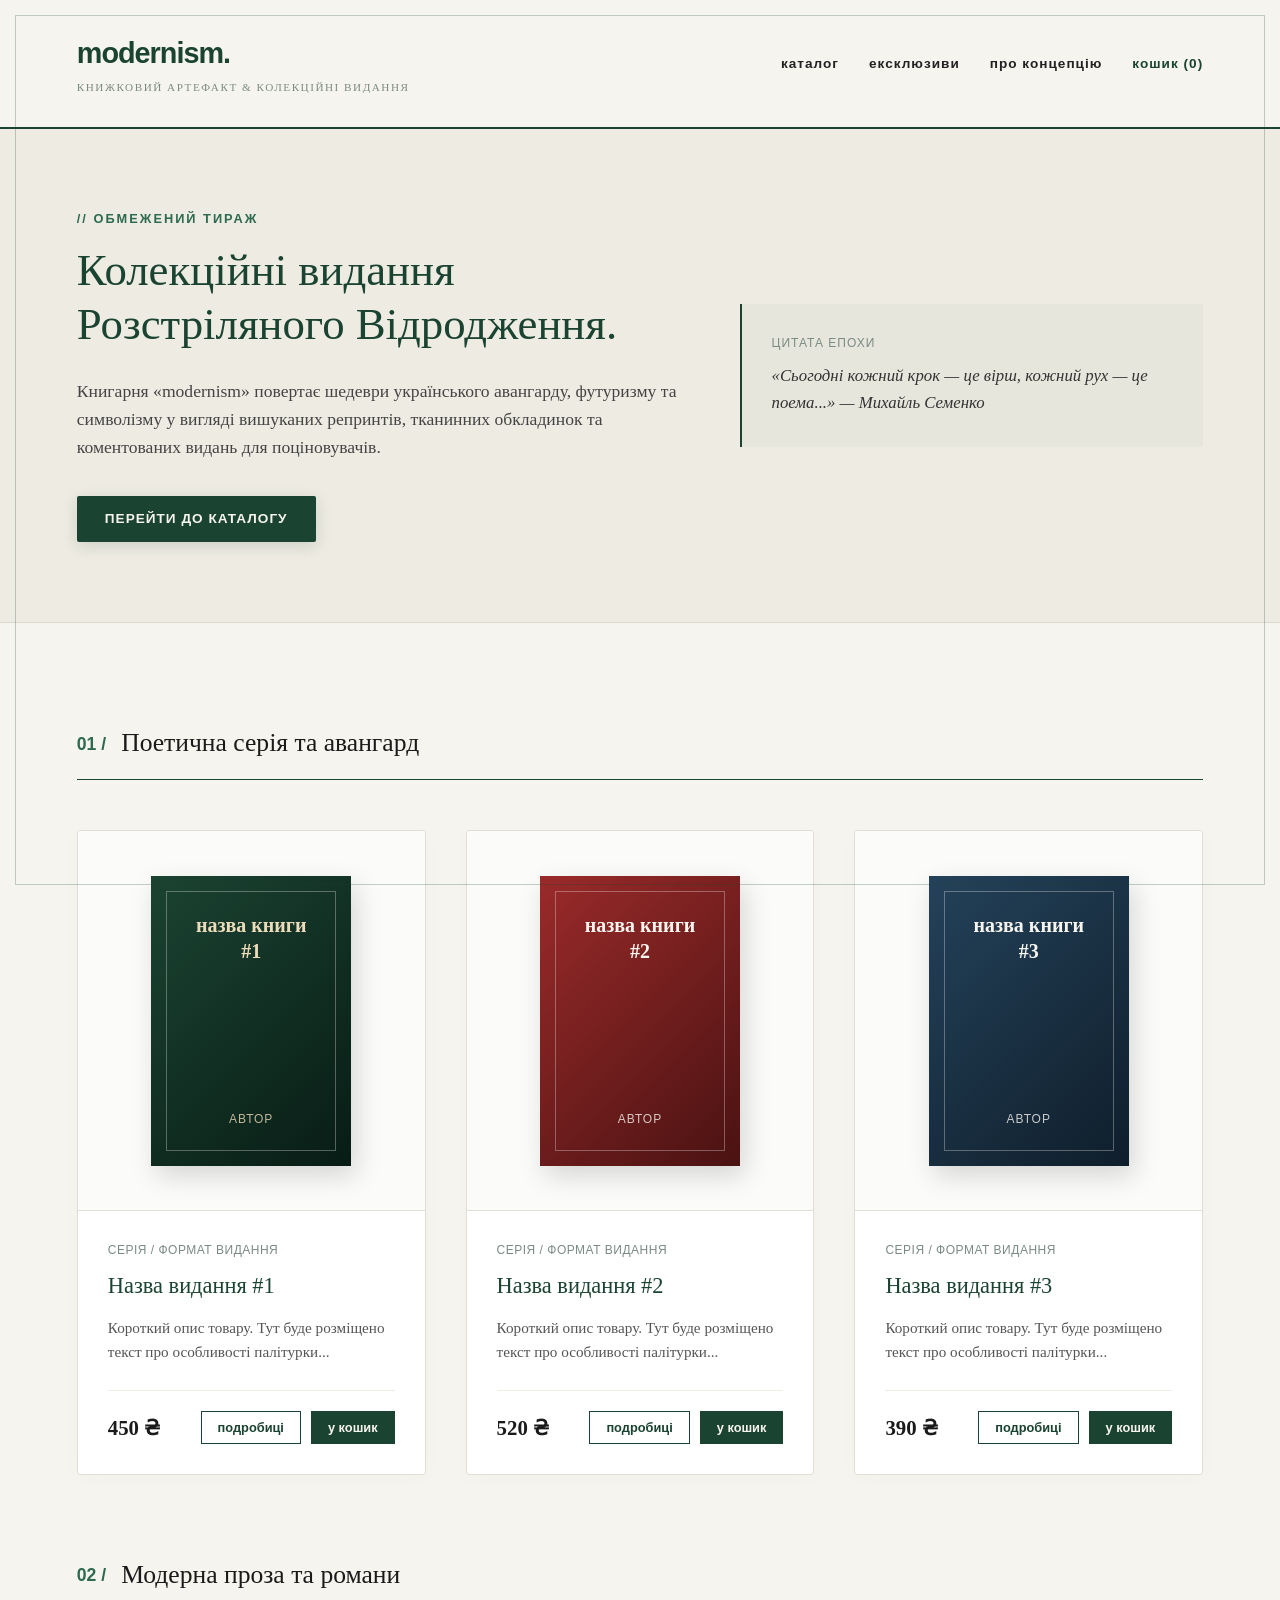
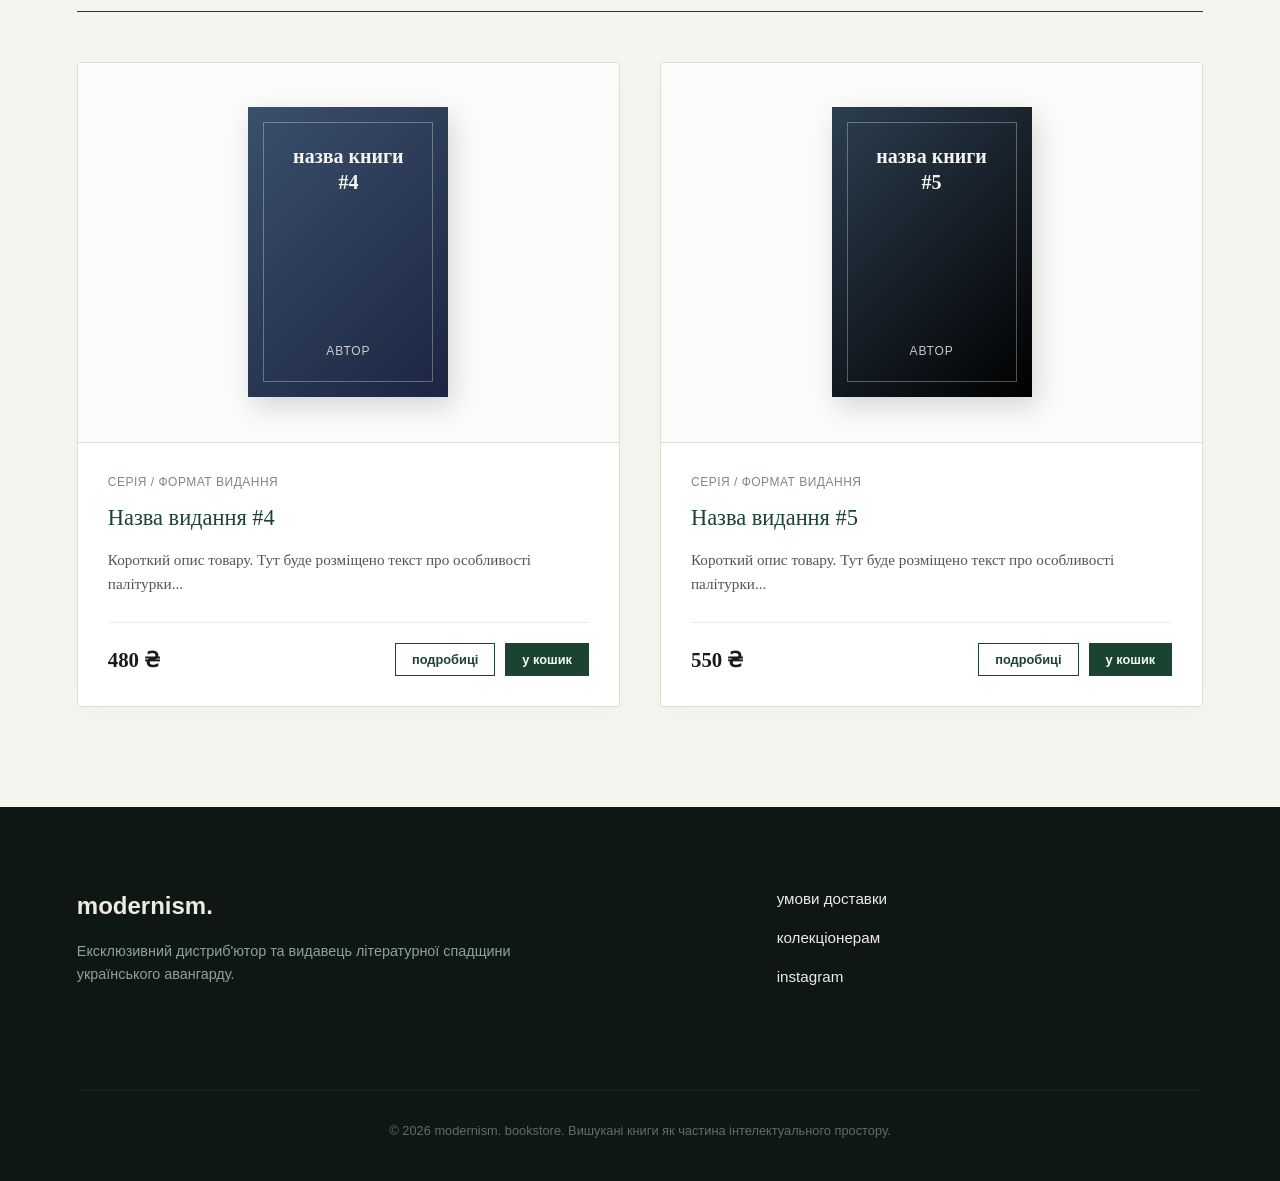
==== Нова папка/index.html @ e3361db0 "publishing1" ====
<!DOCTYPE html>
<html lang="uk">
<head>
    <meta charset="UTF-8">
    <meta name="viewport" content="width=device-width, initial-scale=1.0">
    <title>modernism | Магазин колекційних видань українського модернізму</title>
    <link rel="stylesheet" href="style.css">
</head>
<body>

    <div class="page-border"></div>

    <header>
        <div class="container header-flex">
            <div class="brand-zone">
                <a href="#" class="logo">modernism.</a>
                <span class="sub-logo">книжковий артефакт & колекційні видання</span>
            </div>
            <nav>
                <ul class="nav-links">
                    <li><a href="#catalog">каталог</a></li>
                    <li><a href="#exclusives">ексклюзиви</a></li>
                    <li><a href="#about">про концепцію</a></li>
                    <li><a href="cart.html" class="cart-link">кошик <span class="cart-count">(0)</span></a></li>
                </ul>
            </nav>
        </div>
    </header>

    <section class="hero-section" id="about">
        <div class="container hero-grid">
            <div class="hero-statement">
                <span class="catalog-tag">// обмежений тираж</span>
                <h1>Колекційні видання Розстріляного Відродження.</h1>
                <p>Книгарня «modernism» повертає шедеври українського авангарду, футуризму та символізму у вигляді вишуканих репринтів, тканинних обкладинок та коментованих видань для поціновувачів.</p>
                <a href="#catalog" class="cta-btn">перейти до каталогу</a>
            </div>
            <div class="hero-quote-box">
                <span class="quote-title">цитата епохи</span>
                <p class="quote-text">«Сьогодні кожний крок — це вірш, кожний рух — це поема...» — Михайль Семенко</p>
            </div>
        </div>
    </section>
    <main class="store-catalog" id="catalog">
        <div class="container">
            
            <div class="catalog-header">
                <span class="section-num">01 /</span>
                <h2>Поетична серія та авангард</h2>
            </div>
            
            <div class="products-grid">
                
                <article class="product-card">
                    <div class="product-image-box">
                        <div class="book-cover cover-1">
                            <div class="cover-inner">
                                <span class="cover-title">назва книги #1</span>
                                <span class="cover-author">автор</span>
                            </div>
                        </div>
                    </div>
                    <div class="product-info">
                        <span class="product-meta">Серія / Формат видання</span>
                        <h3 class="product-title">Назва видання #1</h3>
                        <div class="product-description">
                            <p class="short-text">Короткий опис товару. Тут буде розміщено текст про особливості палітурки...</p>
                            <p class="full-text">Це розгорнутий опис книги. Тут детально розписуються унікальні особливості видання: архівні коментарі літературознавців, якісний шведський папір, лімітований тираж та реставровані оригінальні ілюстрації 1920-х років.</p>
                        </div>
                        <div class="product-footer">
                            <span class="price">450 ₴</span>
                            <div class="action-buttons">
                                <button class="details-btn">подробиці</button>
                                <button class="buy-btn">у кошик</button>
                            </div>
                        </div>
                    </div>
                </article>

                <article class="product-card">
                    <div class="product-image-box">
                        <div class="book-cover cover-2">
                            <div class="cover-inner">
                                <span class="cover-title">назва книги #2</span>
                                <span class="cover-author">автор</span>
                            </div>
                        </div>
                    </div>
                    <div class="product-info">
                        <span class="product-meta">Серія / Формат видання</span>
                        <h3 class="product-title">Назва видання #2</h3>
                        <div class="product-description">
                            <p class="short-text">Короткий опис товару. Тут буде розміщено текст про особливості палітурки...</p>
                            <p class="full-text">Це розгорнутий опис книги. Тут детально розписуються унікальні особливості видання: архівні коментарі літературознавців, якісний шведський папір, лімітований тираж та реставровані оригінальні ілюстрації 1920-х років.</p>
                        </div>
                        <div class="product-footer">
                            <span class="price">520 ₴</span>
                            <div class="action-buttons">
                                <button class="details-btn">подробиці</button>
                                <button class="buy-btn">у кошик</button>
                            </div>
                        </div>
                    </div>
                </article>

                <article class="product-card">
                    <div class="product-image-box">
                        <div class="book-cover cover-3">
                            <div class="cover-inner">
                                <span class="cover-title">назва книги #3</span>
                                <span class="cover-author">автор</span>
                            </div>
                        </div>
                    </div>
                    <div class="product-info">
                        <span class="product-meta">Серія / Формат видання</span>
                        <h3 class="product-title">Назва видання #3</h3>
                        <div class="product-description">
                            <p class="short-text">Короткий опис товару. Тут буде розміщено текст про особливості палітурки...</p>
                            <p class="full-text">Це розгорнутий опис книги. Тут детально розписуються унікальні особливості видання: архівні коментарі літературознавців, якісний шведський папір, лімітований тираж та реставровані оригінальні ілюстрації 1920-х років.</p>
                        </div>
                        <div class="product-footer">
                            <span class="price">390 ₴</span>
                            <div class="action-buttons">
                                <button class="details-btn">подробиці</button>
                                <button class="buy-btn">у кошик</button>
                            </div>
                        </div>
                    </div>
                </article>

            </div>

            <div class="catalog-header" id="exclusives" style="margin-top: 80px;">
                <span class="section-num">02 /</span>
                <h2>Модерна проза та романи</h2>
            </div>

            <div class="products-grid">
                
                <article class="product-card">
                    <div class="product-image-box">
                        <div class="book-cover cover-4">
                            <div class="cover-inner">
                                <span class="cover-title">назва книги #4</span>
                                <span class="cover-author">автор</span>
                            </div>
                        </div>
                    </div>
                    <div class="product-info">
                        <span class="product-meta">Серія / Формат видання</span>
                        <h3 class="product-title">Назва видання #4</h3>
                        <div class="product-description">
                            <p class="short-text">Короткий опис товару. Тут буде розміщено текст про особливості палітурки...</p>
                            <p class="full-text">Це розгорнутий опис книги. Тут детально розписуються унікальні особливості видання: архівні коментарі літературознавців, якісний шведський папір, лімітований тираж та реставровані оригінальні ілюстрації 1920-х років.</p>
                        </div>
                        <div class="product-footer">
                            <span class="price">480 ₴</span>
                            <div class="action-buttons">
                                <button class="details-btn">подробиці</button>
                                <button class="buy-btn">у кошик</button>
                            </div>
                        </div>
                    </div>
                </article>

                <article class="product-card">
                    <div class="product-image-box">
                        <div class="book-cover cover-5">
                            <div class="cover-inner">
                                <span class="cover-title">назва книги #5</span>
                                <span class="cover-author">автор</span>
                            </div>
                        </div>
                    </div>
                    <div class="product-info">
                        <span class="product-meta">Серія / Формат видання</span>
                        <h3 class="product-title">Назва видання #5</h3>
                        <div class="product-description">
                            <p class="short-text">Короткий опис товару. Тут буде розміщено текст про особливості палітурки...</p>
                            <p class="full-text">Це розгорнутий опис книги. Тут детально розписуються унікальні особливості видання: архівні коментарі літературознавців, якісний шведський папір, лімітований тираж та реставровані оригінальні ілюстрації 1920-х років.</p>
                        </div>
                        <div class="product-footer">
                            <span class="price">550 ₴</span>
                            <div class="action-buttons">
                                <button class="details-btn">подробиці</button>
                                <button class="buy-btn">у кошик</button>
                            </div>
                        </div>
                    </div>
                </article>

            </div>
        </div>
    </main>

    <footer>
        <div class="container footer-grid">
            <div class="footer-info">
                <h3>modernism.</h3>
                <p>Ексклюзивний дистриб'ютор та видавець літературної спадщини українського авангарду.</p>
            </div>
            <div class="footer-nav">
                <a href="#">умови доставки</a>
                <a href="#">колекціонерам</a>
                <a href="#">instagram</a>
            </div>
            <div class="footer-bottom">
                <p>&copy; 2026 modernism. bookstore. Вишукані книги як частина інтелектуального простору.</p>
            </div>
        </div>
    </footer>

    <script src="script.js"></script>
</body>
</html>
---- Нова папка/style.css ----
* {
    margin: 0;
    padding: 0;
    box-sizing: border-box;
}

body {
    font-family: 'Georgia', serif;
    background-color: #f6f4ee;
    color: #1a1a1a;
    line-height: 1.6;
    position: relative;
    -webkit-font-smoothing: antialiased;
    transition: background-color 0.4s ease;
}

.page-border {
    position: fixed;
    top: 15px;
    left: 15px;
    right: 15px;
    bottom: 15px;
    border: 1px solid #1b4332;
    pointer-events: none;
    z-index: 999;
    opacity: 0.25;
}

a {
    text-transform: lowercase;
    text-decoration: none;
    color: #1a1a1a;
    transition: all 0.3s ease;
}

.container {
    width: 88%;
    max-width: 1200px;
    margin: 0 auto;
}

header {
    background-color: #f6f4ee;
    border-bottom: 2px solid #1b4332;
    padding: 30px 0;
    position: sticky;
    top: 0;
    z-index: 100;
}

.header-flex {
    display: flex;
    justify-content: space-between;
    align-items: center;
}

.brand-zone {
    display: flex;
    flex-direction: column;
}

.logo {
    font-family: 'Helvetica Neue', Arial, sans-serif;
    font-size: 1.8rem;
    font-weight: 800;
    letter-spacing: -1px;
    color: #1b4332;
    text-transform: none;
}

.sub-logo {
    font-size: 0.7rem;
    text-transform: uppercase;
    letter-spacing: 1.5px;
    color: #7a8a84;
    margin-top: 3px;
}

.nav-links {
    display: flex;
    list-style: none;
    gap: 30px;
    font-family: 'Helvetica Neue', Arial, sans-serif;
    font-size: 0.85rem;
    letter-spacing: 1px;
}

.nav-links a {
    font-weight: bold;
    color: #222;
}

.nav-links a:hover, .cart-link:hover {
    color: #2d6a4f;
}

.cart-link {
    color: #1b4332 !important;
}

.cart-count {
    font-variant-numeric: tabular-nums;
}

.hero-section {
    padding: 80px 0;
    background-color: #edebe2;
    border-bottom: 1px solid #dbd8cd;
}

.hero-grid {
    display: grid;
    grid-template-columns: 1.3fr 1fr;
    gap: 60px;
    align-items: center;
}

.catalog-tag {
    font-family: 'Helvetica Neue', Arial, sans-serif;
    font-size: 0.8rem;
    text-transform: uppercase;
    letter-spacing: 2px;
    color: #2d6a4f;
    font-weight: bold;
    display: block;
    margin-bottom: 15px;
}

.hero-statement h1 {
    font-size: 2.8rem;
    font-weight: normal;
    line-height: 1.2;
    color: #1b4332;
    margin-bottom: 25px;
}

.hero-statement p {
    font-size: 1.1rem;
    color: #444;
    margin-bottom: 35px;
    max-width: 600px;
}

.cta-btn {
    display: inline-block;
    font-family: 'Helvetica Neue', Arial, sans-serif;
    background-color: #1b4332;
    color: #f6f4ee;
    padding: 12px 28px;
    font-size: 0.85rem;
    font-weight: bold;
    letter-spacing: 1px;
    text-transform: uppercase;
    border-radius: 2px;
    box-shadow: 0 4px 15px rgba(27,67,50,0.15);
}

.cta-btn:hover {
    background-color: #2d6a4f;
    color: #fff;
}

.hero-quote-box {
    border-left: 2px solid #1b4332;
    padding: 30px;
    background-color: rgba(27,67,50,0.03);
}

.quote-title {
    font-family: 'Helvetica Neue', Arial, sans-serif;
    font-size: 0.75rem;
    text-transform: uppercase;
    color: #7a8a84;
    display: block;
    margin-bottom: 10px;
    letter-spacing: 1px;
}

.quote-text {
    font-style: italic;
    font-size: 1.05rem;
    color: #333;
}
.store-catalog {
    padding: 100px 0;
}

.catalog-header {
    display: flex;
    align-items: center;
    gap: 15px;
    border-bottom: 1px solid #1b4332;
    padding-bottom: 15px;
    margin-bottom: 50px;
}

.catalog-header .section-num {
    font-family: 'Helvetica Neue', Arial, sans-serif;
    font-size: 1.1rem;
    font-weight: bold;
    color: #2d6a4f;
}

.catalog-header h2 {
    font-size: 1.6rem;
    font-weight: normal;
    color: #1a1a1a;
}

.products-grid {
    display: grid;
    grid-template-columns: repeat(auto-fit, minmax(320px, 1fr));
    gap: 40px;
    transition: all 0.4s ease;
}

.product-card {
    background-color: #ffffff;
    border: 1px solid #e1ded5;
    border-radius: 3px;
    overflow: hidden;
    display: flex;
    flex-direction: column;
    box-shadow: 0 4px 20px rgba(0,0,0,0.02);
    transition: opacity 0.4s ease, transform 0.4s ease, box-shadow 0.4s ease;
}

.product-card:hover {
    transform: translateY(-5px);
    box-shadow: 0 10px 30px rgba(27,67,50,0.08);
}

.product-image-box {
    background-color: #fbfbfa;
    height: 380px;
    display: flex;
    align-items: center;
    justify-content: center;
    border-bottom: 1px solid #e1ded5;
    padding: 40px;
}

.book-cover {
    width: 200px;
    height: 290px;
    padding: 15px;
    box-shadow: 5px 10px 25px rgba(0,0,0,0.15);
    position: relative;
}

.cover-inner {
    border: 1px solid rgba(255,255,255,0.3);
    width: 100%;
    height: 100%;
    display: flex;
    flex-direction: column;
    justify-content: space-between;
    padding: 20px;
    text-align: center;
}

.cover-title {
    font-size: 1.25rem;
    font-weight: bold;
    line-height: 1.3;
}

.cover-author {
    font-family: 'Helvetica Neue', Arial, sans-serif;
    font-size: 0.75rem;
    text-transform: uppercase;
    letter-spacing: 1px;
    opacity: 0.8;
}

.cover-1 { background: linear-gradient(135deg, #1b4332, #081c15); color: #ecdcb9; }
.cover-2 { background: linear-gradient(135deg, #9a2a2a, #4a1212); color: #f6f4ee; }
.cover-3 { background: linear-gradient(135deg, #24425a, #0f1e2b); color: #f6f4ee; }
.cover-4 { background: linear-gradient(135deg, #3a506b, #1c2541); color: #f6f4ee; }
.cover-5 { background: linear-gradient(135deg, #2c3e50, #000000); color: #f6f4ee; }

.product-info {
    padding: 30px;
    display: flex;
    flex-direction: column;
    flex-grow: 1;
}

.product-meta {
    font-family: 'Helvetica Neue', Arial, sans-serif;
    font-size: 0.75rem;
    text-transform: uppercase;
    color: #7a8a84;
    margin-bottom: 8px;
    letter-spacing: 0.5px;
}

.product-title {
    font-size: 1.4rem;
    font-weight: normal;
    color: #1b4332;
    margin-bottom: 12px;
}

.product-description {
    font-size: 0.95rem;
    color: #555;
    margin-bottom: 25px;
    flex-grow: 1;
    position: relative;
}

.full-text {
    display: none;
    margin-top: 10px;
    padding-top: 10px;
    border-top: 1px dashed #e1ded5;
    color: #333;
}

.product-footer {
    display: flex;
    justify-content: space-between;
    align-items: center;
    border-top: 1px solid #f0ede4;
    padding-top: 20px;
    gap: 15px;
}

.price {
    font-size: 1.3rem;
    font-weight: bold;
    color: #1a1a1a;
}

.action-buttons {
    display: flex;
    gap: 10px;
}

.details-btn, .buy-btn {
    font-family: 'Helvetica Neue', Arial, sans-serif;
    background-color: transparent;
    border: 1px solid #1b4332;
    color: #1b4332;
    padding: 8px 16px;
    font-size: 0.8rem;
    font-weight: bold;
    text-transform: lowercase;
    cursor: pointer;
    transition: all 0.2s ease;
}

.buy-btn {
    background-color: #1b4332;
    color: #f6f4ee;
}

.buy-btn:hover {
    background-color: #2d6a4f;
    border-color: #2d6a4f;
    color: #fff;
}

.details-btn:hover {
    background-color: rgba(27, 67, 50, 0.05);
}

.product-card.expanded {
    grid-column: span 2;
    transform: none !important;
}

.product-card.expanded .full-text {
    display: block;
}

.product-card.expanded .details-btn {
    background-color: #1b4332;
    color: #fff;
}

.products-grid.has-expanded .product-card:not(.expanded) {
    opacity: 0.4;
    pointer-events: none;
    box-shadow: none;
}

footer {
    background-color: #0f1714;
    color: #edebe2;
    padding: 80px 0 40px 0;
    font-family: 'Helvetica Neue', Arial, sans-serif;
}

.footer-grid {
    display: grid;
    grid-template-columns: 1.5fr 1fr;
    gap: 60px;
}

.footer-info h3 {
    font-size: 1.5rem;
    margin-bottom: 15px;
    text-transform: none;
}

.footer-info p {
    color: #8fa19c;
    max-width: 450px;
    font-size: 0.9rem;
    line-height: 1.6;
}

.footer-nav {
    display: flex;
    flex-direction: column;
    gap: 15px;
    align-self: center;
}

.footer-nav a {
    color: #edebe2;
    font-size: 0.95rem;
}

.footer-nav a:hover {
    color: #2d6a4f;
    padding-left: 5px;
}

.footer-bottom {
    grid-column: 1 / -1;
    border-top: 1px solid rgba(255,255,255,0.05);
    padding-top: 30px;
    margin-top: 40px;
    text-align: center;
    color: #5d6e69;
    font-size: 0.8rem;
}

@media (max-width: 900px) {
    .hero-grid, .products-grid, .footer-layout, .cart-layout {
        grid-template-columns: 1fr;
        gap: 40px;
    }
    .header-flex {
        flex-direction: column;
        text-align: center;
        gap: 20px;
    }
    .hero-statement h1 {
        font-size: 2.1rem;
    }
    .page-border {
        display: none;
    }
    .product-card.expanded {
        grid-column: auto;
    }
}
.cart-section {
    padding: 80px 0 120px 0;
    min-height: 65vh;
}

.cart-layout {
    display: grid;
    grid-template-columns: 1.6fr 1fr;
    gap: 50px;
    align-items: start;
}

.cart-items-container {
    display: flex;
    flex-direction: column;
    gap: 20px;
}

.empty-cart-msg {
    padding: 40px;
    background-color: #ffffff;
    border: 1px solid #e1ded5;
    color: #555;
    font-style: italic;
}

.cart-item {
    display: flex;
    justify-content: space-between;
    align-items: center;
    background-color: #ffffff;
    border: 1px solid #e1ded5;
    padding: 25px 30px;
    gap: 20px;
}

.cart-item-info h4 {
    font-size: 1.25rem;
    font-weight: normal;
    color: #1b4332;
    margin-bottom: 5px;
}

.cart-item-info span {
    font-family: 'Helvetica Neue', Arial, sans-serif;
    font-size: 0.85rem;
    color: #7a8a84;
}

.cart-item-controls {
    display: flex;
    align-items: center;
    gap: 15px;
    font-family: 'Helvetica Neue', Arial, sans-serif;
}

.qty-btn {
    width: 28px;
    height: 28px;
    background: transparent;
    border: 1px solid #1b4332;
    color: #1b4332;
    cursor: pointer;
    font-weight: bold;
}

.qty-btn:hover {
    background-color: #1b4332;
    color: #f6f4ee;
}

.remove-btn {
    background: none;
    border: none;
    color: #9a2a2a;
    font-size: 0.8rem;
    cursor: pointer;
    text-transform: lowercase;
    margin-left: 10px;
}

.remove-btn:hover {
    text-decoration: underline;
}

.cart-summary {
    background-color: #edebe2;
    border: 1px solid #dbd8cd;
    border-top: 3px solid #1b4332;
    padding: 35px;
}

.cart-summary h3 {
    font-size: 1.3rem;
    font-weight: normal;
    color: #1b4332;
    margin-bottom: 25px;
    padding-bottom: 15px;
    border-bottom: 1px solid #dbd8cd;
}

.summary-row {
    display: flex;
    justify-content: space-between;
    margin-bottom: 15px;
    font-size: 0.95rem;
    color: #444;
}

.total-price-row {
    font-size: 1.25rem;
    font-weight: bold;
    color: #1a1a1a;
    margin-top: 20px;
    padding-top: 20px;
    border-top: 1px solid #dbd8cd;
    margin-bottom: 30px;
}

.checkout-form {
    display: flex;
    flex-direction: column;
    gap: 15px;
}

.checkout-form input {
    padding: 12px 15px;
    border: 1px solid #ccc8bc;
    background-color: #fbfbfa;
    font-family: 'Helvetica Neue', Arial, sans-serif;
    font-size: 0.9rem;
    color: #1a1a1a;
    outline: none;
}

.checkout-form input:focus {
    border-color: #1b4332;
}

.full-width-btn {
    width: 100%;
    text-align: center;
    border: none;
    cursor: pointer;
    margin-top: 10px;
}
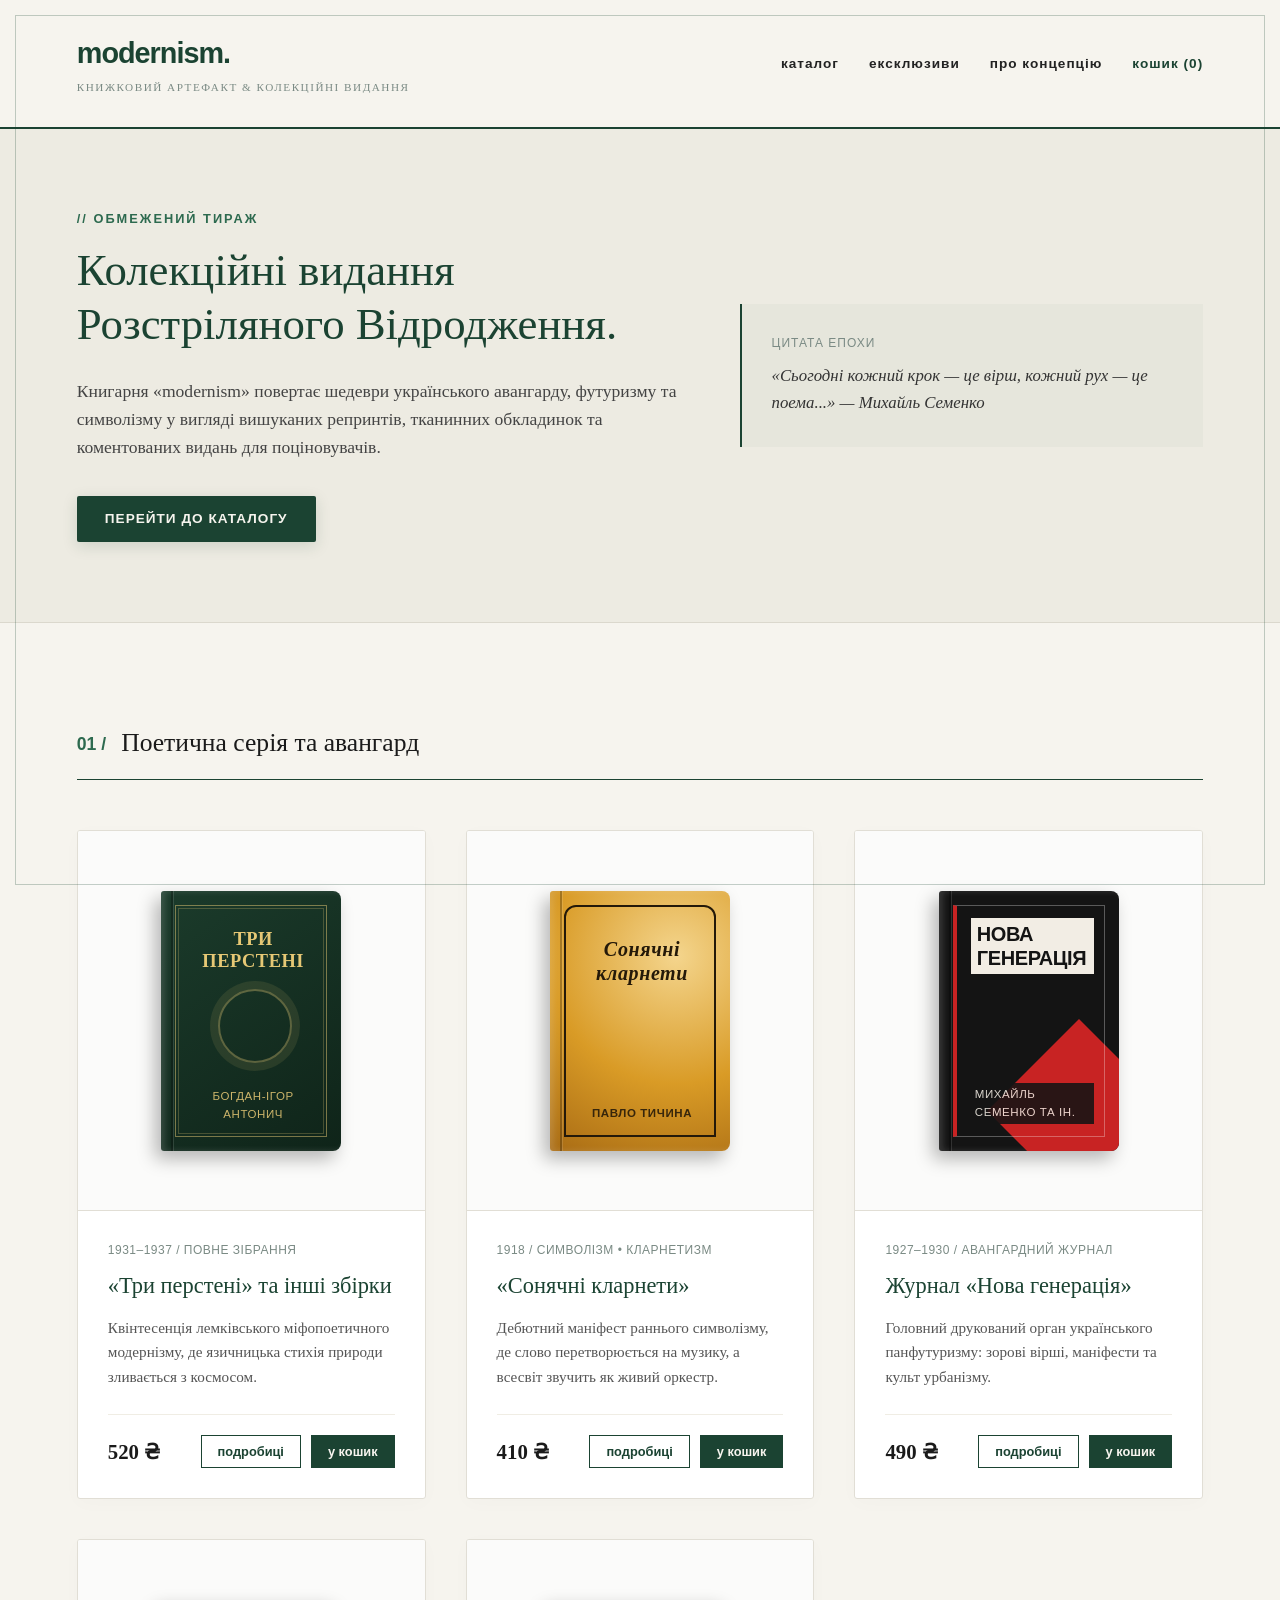
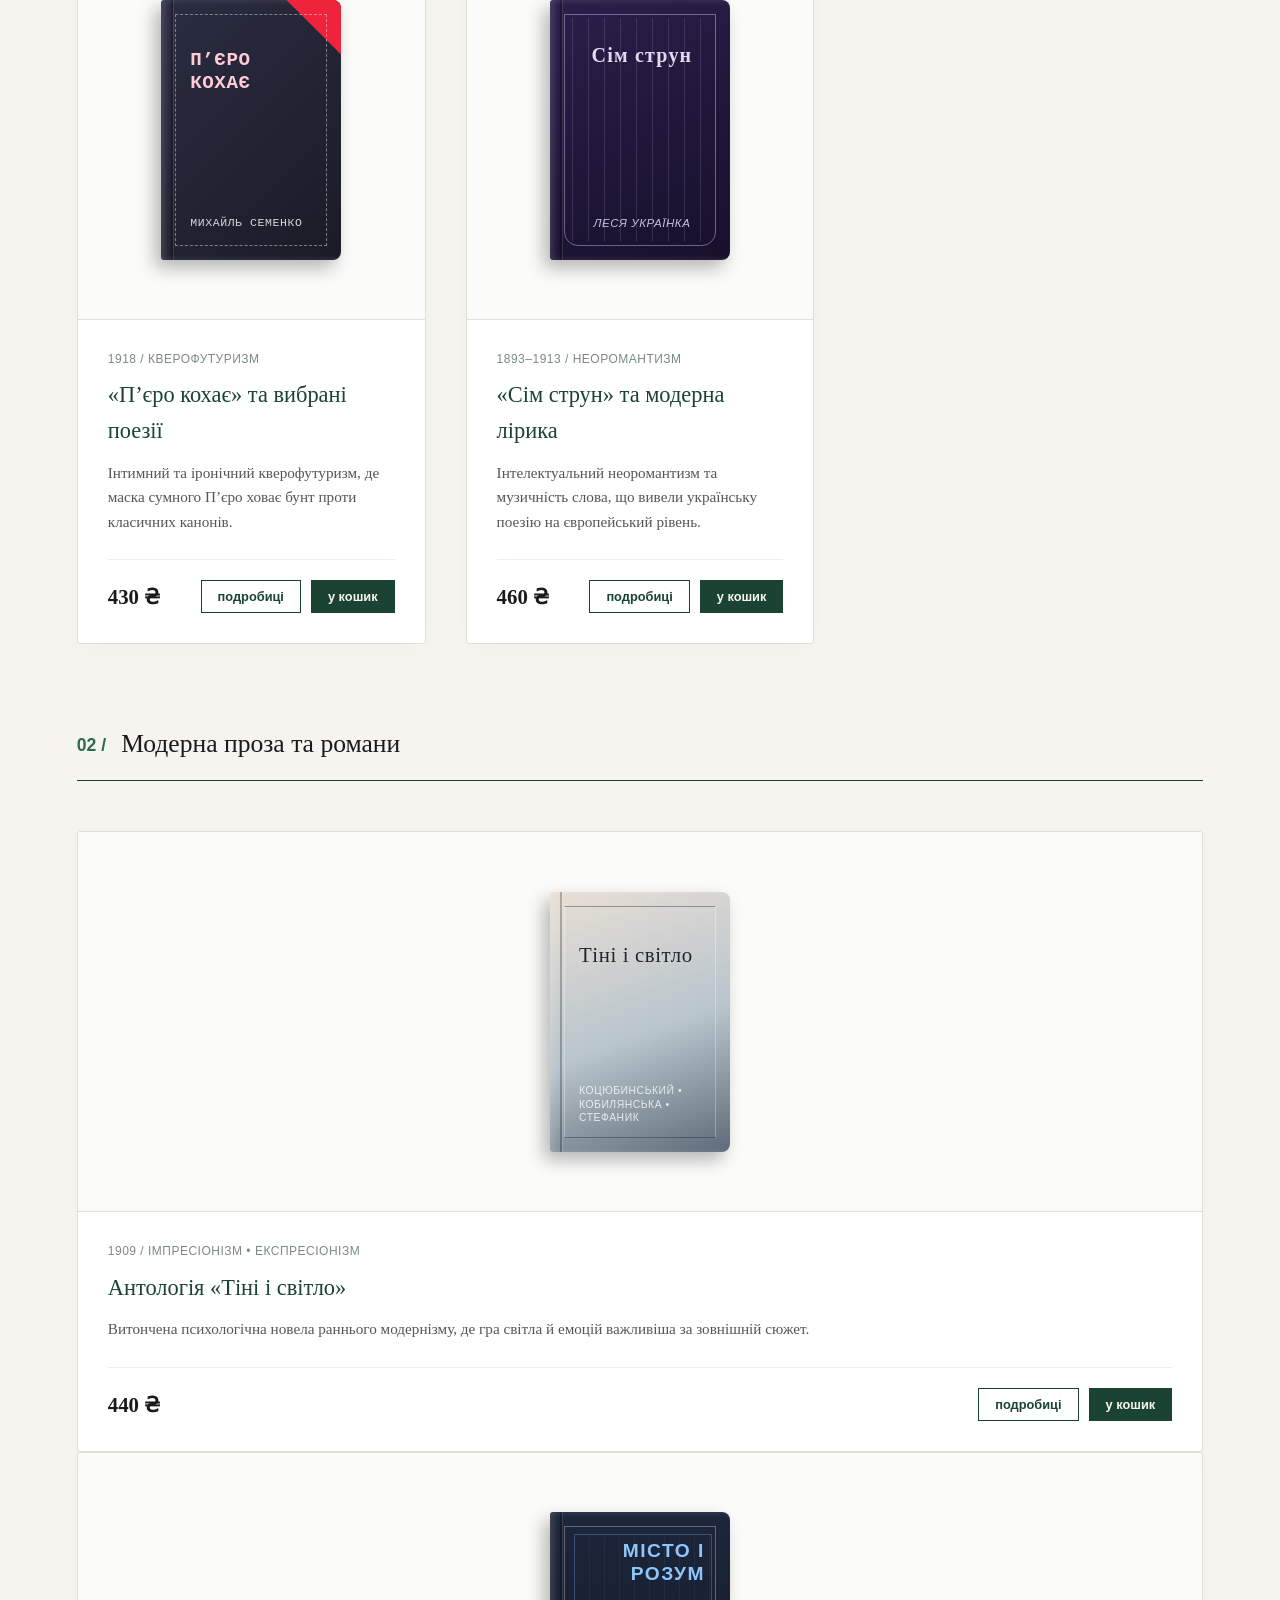
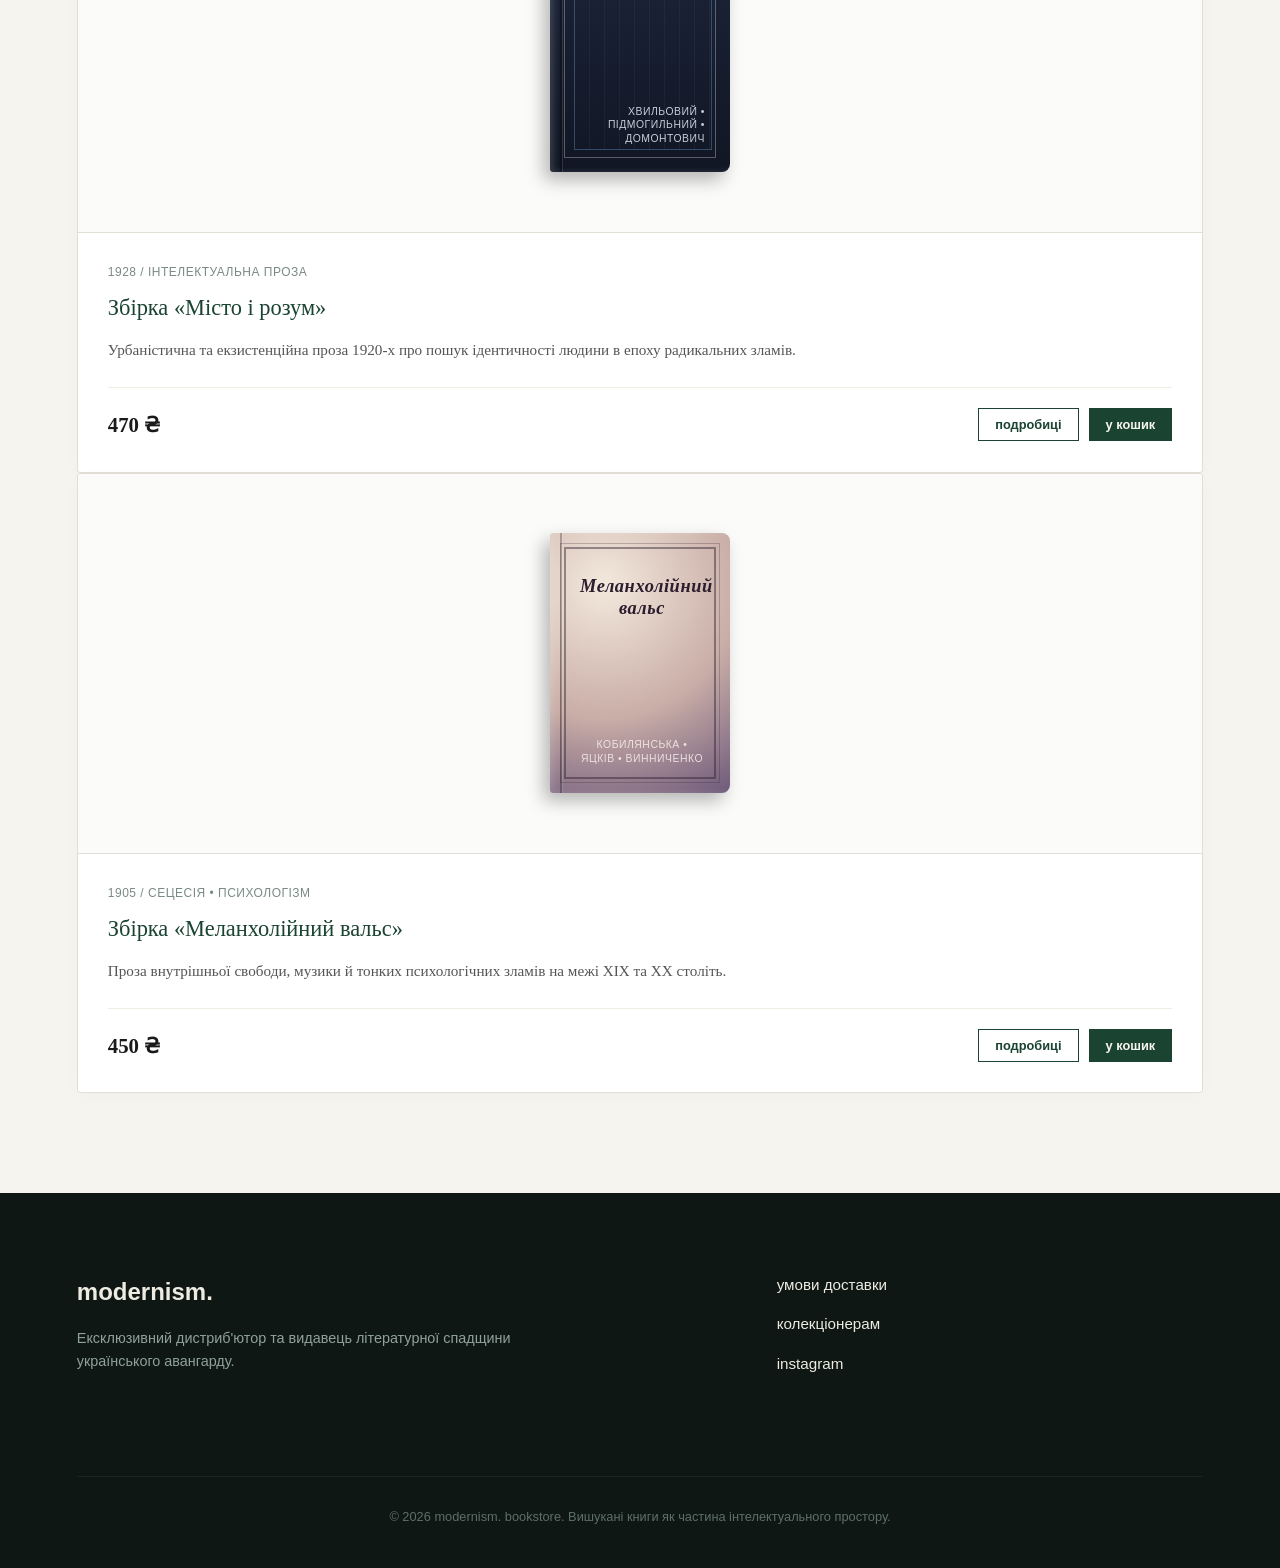
==== commit 383d770a: "publish2" ====
--- a/Нова папка/index.html
+++ b/Нова папка/index.html
@@ -51,83 +51,137 @@
             
             <div class="products-grid">
                 
-                <article class="product-card">
-                    <div class="product-image-box">
-                        <div class="book-cover cover-1">
-                            <div class="cover-inner">
-                                <span class="cover-title">назва книги #1</span>
-                                <span class="cover-author">автор</span>
-                            </div>
-                        </div>
-                    </div>
-                    <div class="product-info">
-                        <span class="product-meta">Серія / Формат видання</span>
-                        <h3 class="product-title">Назва видання #1</h3>
-                        <div class="product-description">
-                            <p class="short-text">Короткий опис товару. Тут буде розміщено текст про особливості палітурки...</p>
-                            <p class="full-text">Це розгорнутий опис книги. Тут детально розписуються унікальні особливості видання: архівні коментарі літературознавців, якісний шведський папір, лімітований тираж та реставровані оригінальні ілюстрації 1920-х років.</p>
-                        </div>
-                        <div class="product-footer">
-                            <span class="price">450 ₴</span>
-                            <div class="action-buttons">
-                                <button class="details-btn">подробиці</button>
-                                <button class="buy-btn">у кошик</button>
-                            </div>
-                        </div>
-                    </div>
-                </article>
-
-                <article class="product-card">
-                    <div class="product-image-box">
-                        <div class="book-cover cover-2">
-                            <div class="cover-inner">
-                                <span class="cover-title">назва книги #2</span>
-                                <span class="cover-author">автор</span>
-                            </div>
-                        </div>
-                    </div>
-                    <div class="product-info">
-                        <span class="product-meta">Серія / Формат видання</span>
-                        <h3 class="product-title">Назва видання #2</h3>
-                        <div class="product-description">
-                            <p class="short-text">Короткий опис товару. Тут буде розміщено текст про особливості палітурки...</p>
-                            <p class="full-text">Це розгорнутий опис книги. Тут детально розписуються унікальні особливості видання: архівні коментарі літературознавців, якісний шведський папір, лімітований тираж та реставровані оригінальні ілюстрації 1920-х років.</p>
-                        </div>
-                        <div class="product-footer">
-                            <span class="price">520 ₴</span>
-                            <div class="action-buttons">
-                                <button class="details-btn">подробиці</button>
-                                <button class="buy-btn">у кошик</button>
-                            </div>
-                        </div>
-                    </div>
-                </article>
-
-                <article class="product-card">
-                    <div class="product-image-box">
-                        <div class="book-cover cover-3">
-                            <div class="cover-inner">
-                                <span class="cover-title">назва книги #3</span>
-                                <span class="cover-author">автор</span>
-                            </div>
-                        </div>
-                    </div>
-                    <div class="product-info">
-                        <span class="product-meta">Серія / Формат видання</span>
-                        <h3 class="product-title">Назва видання #3</h3>
-                        <div class="product-description">
-                            <p class="short-text">Короткий опис товару. Тут буде розміщено текст про особливості палітурки...</p>
-                            <p class="full-text">Це розгорнутий опис книги. Тут детально розписуються унікальні особливості видання: архівні коментарі літературознавців, якісний шведський папір, лімітований тираж та реставровані оригінальні ілюстрації 1920-х років.</p>
-                        </div>
-                        <div class="product-footer">
-                            <span class="price">390 ₴</span>
-                            <div class="action-buttons">
-                                <button class="details-btn">подробиці</button>
-                                <button class="buy-btn">у кошик</button>
-                            </div>
-                        </div>
-                    </div>
-                </article>
+<!-- Картка 1: Богдан-Ігор Антонич -->
+<article class="product-card">
+    <div class="product-image-box">
+        <div class="book-cover cover-1">
+            <div class="cover-inner">
+                <span class="cover-title">Три перстені</span>
+                <span class="cover-author">Богдан-Ігор Антонич</span>
+            </div>
+        </div>
+    </div>
+    <div class="product-info">
+        <span class="product-meta">1931–1937 / повне зібрання</span>
+        <h3 class="product-title">«Три перстені» та інші збірки</h3>
+        <div class="product-description">
+            <p class="short-text">Квінтесенція лемківського міфопоетичного модернізму, де язичницька стихія природи зливається з космосом.</p>
+            <p class="full-text">Повне зібрання прижиттєвих та посмертних збірок Антонича («Привітання життя», «Три перстені», «Книга Лева», «Зелена Євангелія», «Ротації»). Видання доповнене архівними коментарями, шведським кремовим папером, тканинною палітуркою з золотим тисненням та реставрованими гравюрами 1930-х років.</p>
+        </div>
+        <div class="product-footer">
+            <span class="price">520 ₴</span>
+            <div class="action-buttons">
+                <button class="details-btn">подробиці</button>
+                <button class="buy-btn">у кошик</button>
+            </div>
+        </div>
+    </div>
+</article>
+
+<!-- Картка 2: Павло Тичина -->
+<article class="product-card">
+    <div class="product-image-box">
+        <div class="book-cover cover-2">
+            <div class="cover-inner">
+                <span class="cover-title">Сонячні кларнети</span>
+                <span class="cover-author">Павло Тичина</span>
+            </div>
+        </div>
+    </div>
+    <div class="product-info">
+        <span class="product-meta">1918 / символізм • кларнетизм</span>
+        <h3 class="product-title">«Сонячні кларнети»</h3>
+        <div class="product-description">
+            <p class="short-text">Дебютний маніфест раннього символізму, де слово перетворюється на музику, а всесвіт звучить як живий оркестр.</p>
+            <p class="full-text">Колекційне перевидання легендарної збірки, що змінила українську поезію. Збережено автентичну орфографію та ритміку першодруку 1918 року. Книга надрукована на дизайнерському текстурованому папері з репродукціями сецесійних віньєток та примітками літературознавців.</p>
+        </div>
+        <div class="product-footer">
+            <span class="price">410 ₴</span>
+            <div class="action-buttons">
+                <button class="details-btn">подробиці</button>
+                <button class="buy-btn">у кошик</button>
+            </div>
+        </div>
+    </div>
+</article>
+
+<!-- Картка 3: Журнал «Нова генерація» -->
+<article class="product-card">
+    <div class="product-image-box">
+        <div class="book-cover cover-3">
+            <div class="cover-inner">
+                <span class="cover-title">Нова генерація</span>
+                <span class="cover-author">Михайль Семенко та ін.</span>
+            </div>
+        </div>
+    </div>
+    <div class="product-info">
+        <span class="product-meta">1927–1930 / авангардний журнал</span>
+        <h3 class="product-title">Журнал «Нова генерація»</h3>
+        <div class="product-description">
+            <p class="short-text">Головний друкований орган українського панфутуризму: зорові вірші, маніфести та культ урбанізму.</p>
+            <p class="full-text">Факсимільний дайджест найяскравіших випусків легендарного журналу лівого авангарду за редакцією Михайля Семенка. Всередині — експериментальна типографіка, конструктивістські обкладинки, вірші Гео Шкурупія та Олекси Влизька, а також гострі дискусії про нове мистецтво та кіно.</p>
+        </div>
+        <div class="product-footer">
+            <span class="price">490 ₴</span>
+            <div class="action-buttons">
+                <button class="details-btn">подробиці</button>
+                <button class="buy-btn">у кошик</button>
+            </div>
+        </div>
+    </div>
+</article>
+<article class="product-card">
+    <div class="product-image-box">
+        <div class="book-cover cover-6">
+            <div class="cover-inner">
+                <span class="cover-title">П’єро кохає</span>
+                <span class="cover-author">Михайль Семенко</span>
+            </div>
+        </div>
+    </div>
+    <div class="product-info">
+        <span class="product-meta">1918 / кверофутуризм</span>
+        <h3 class="product-title">«П’єро кохає» та вибрані поезії</h3>
+        <div class="product-description">
+            <p class="short-text">Інтимний та іронічний кверофутуризм, де маска сумного П’єро ховає бунт проти класичних канонів.</p>
+            <p class="full-text">Збірка експериментальної лірики засновника українського футуризму. Поєднання урбаністичних ритмів, фрагментованої мови та тонкої ліричної самоіронії. Видання оформлене у стилі книжкової графіки 1910-х років на щільному матовому папері з реставрованими автографами поета.</p>
+        </div>
+        <div class="product-footer">
+            <span class="price">430 ₴</span>
+            <div class="action-buttons">
+                <button class="details-btn">подробиці</button>
+                <button class="buy-btn">у кошик</button>
+            </div>
+        </div>
+    </div>
+</article>
+
+<article class="product-card">
+    <div class="product-image-box">
+        <div class="book-cover cover-7">
+            <div class="cover-inner">
+                <span class="cover-title">Сім струн</span>
+                <span class="cover-author">Леся Українка</span>
+            </div>
+        </div>
+    </div>
+    <div class="product-info">
+        <span class="product-meta">1893–1913 / неоромантизм</span>
+        <h3 class="product-title">«Сім струн» та модерна лірика</h3>
+        <div class="product-description">
+            <p class="short-text">Інтелектуальний неоромантизм та музичність слова, що вивели українську поезію на європейський рівень.</p>
+            <p class="full-text">Вибрана лірика та поетичні цикли Лесі Українки, у яких філософська глибина поєднується з витонченою мелодикою вірша. Колекційне видання у твердій палітурці з тисненням сріблом, вступною статтею про європейський модернізм авторки та репродукціями її прижиттєвих листів.</p>
+        </div>
+        <div class="product-footer">
+            <span class="price">460 ₴</span>
+            <div class="action-buttons">
+                <button class="details-btn">подробиці</button>
+                <button class="buy-btn">у кошик</button>
+            </div>
+        </div>
+    </div>
+</article>
 
             </div>
 
@@ -136,59 +190,85 @@
                 <h2>Модерна проза та романи</h2>
             </div>
 
-            <div class="products-grid">
-                
-                <article class="product-card">
-                    <div class="product-image-box">
-                        <div class="book-cover cover-4">
-                            <div class="cover-inner">
-                                <span class="cover-title">назва книги #4</span>
-                                <span class="cover-author">автор</span>
-                            </div>
-                        </div>
-                    </div>
-                    <div class="product-info">
-                        <span class="product-meta">Серія / Формат видання</span>
-                        <h3 class="product-title">Назва видання #4</h3>
-                        <div class="product-description">
-                            <p class="short-text">Короткий опис товару. Тут буде розміщено текст про особливості палітурки...</p>
-                            <p class="full-text">Це розгорнутий опис книги. Тут детально розписуються унікальні особливості видання: архівні коментарі літературознавців, якісний шведський папір, лімітований тираж та реставровані оригінальні ілюстрації 1920-х років.</p>
-                        </div>
-                        <div class="product-footer">
-                            <span class="price">480 ₴</span>
-                            <div class="action-buttons">
-                                <button class="details-btn">подробиці</button>
-                                <button class="buy-btn">у кошик</button>
-                            </div>
-                        </div>
-                    </div>
-                </article>
-
-                <article class="product-card">
-                    <div class="product-image-box">
-                        <div class="book-cover cover-5">
-                            <div class="cover-inner">
-                                <span class="cover-title">назва книги #5</span>
-                                <span class="cover-author">автор</span>
-                            </div>
-                        </div>
-                    </div>
-                    <div class="product-info">
-                        <span class="product-meta">Серія / Формат видання</span>
-                        <h3 class="product-title">Назва видання #5</h3>
-                        <div class="product-description">
-                            <p class="short-text">Короткий опис товару. Тут буде розміщено текст про особливості палітурки...</p>
-                            <p class="full-text">Це розгорнутий опис книги. Тут детально розписуються унікальні особливості видання: архівні коментарі літературознавців, якісний шведський папір, лімітований тираж та реставровані оригінальні ілюстрації 1920-х років.</p>
-                        </div>
-                        <div class="product-footer">
-                            <span class="price">550 ₴</span>
-                            <div class="action-buttons">
-                                <button class="details-btn">подробиці</button>
-                                <button class="buy-btn">у кошик</button>
-                            </div>
-                        </div>
-                    </div>
-                </article>
+<!-- Картка 4: Тіні і світло -->
+<article class="product-card">
+    <div class="product-image-box">
+        <div class="book-cover cover-4">
+            <div class="cover-inner">
+                <span class="cover-title">Тіні і світло</span>
+                <span class="cover-author">Коцюбинський • Кобилянська • Стефаник</span>
+            </div>
+        </div>
+    </div>
+    <div class="product-info">
+        <span class="product-meta">1909 / імпресіонізм • експресіонізм</span>
+        <h3 class="product-title">Антологія «Тіні і світло»</h3>
+        <div class="product-description">
+            <p class="short-text">Витончена психологічна новела раннього модернізму, де гра світла й емоцій важливіша за зовнішній сюжет.</p>
+            <p class="full-text">Тематична антологія шедеврів української психологічної прози початку ХХ століття. Книга поєднує імпресіоністичну акварельність Коцюбинського, неоромантичний потяг до краси Кобилянської та оголений нерв новел Стефаника. Тверда обкладинка з лясе та архівними фотографіями авторів.</p>
+        </div>
+        <div class="product-footer">
+            <span class="price">440 ₴</span>
+            <div class="action-buttons">
+                <button class="details-btn">подробиці</button>
+                <button class="buy-btn">у кошик</button>
+            </div>
+        </div>
+    </div>
+</article>
+
+<!-- Картка 5: Місто і розум -->
+<article class="product-card">
+    <div class="product-image-box">
+        <div class="book-cover cover-5">
+            <div class="cover-inner">
+                <span class="cover-title">Місто і розум</span>
+                <span class="cover-author">Хвильовий • Підмогильний • Домонтович</span>
+            </div>
+        </div>
+    </div>
+    <div class="product-info">
+        <span class="product-meta">1928 / інтелектуальна проза</span>
+        <h3 class="product-title">Збірка «Місто і розум»</h3>
+        <div class="product-description">
+            <p class="short-text">Урбаністична та екзистенційна проза 1920-х про пошук ідентичності людини в епоху радикальних зламів.</p>
+            <p class="full-text">Збірка знакових текстів «Розстріляного відродження», що перенесли українську прозу у простір великого міста та філософських рефлексій. Лімітований тираж із реставрованими ілюстраціями Анатоля Петрицького, щільним небіленим папером та вступною статтею про київський і харківський модернізм.</p>
+        </div>
+        <div class="product-footer">
+            <span class="price">470 ₴</span>
+            <div class="action-buttons">
+                <button class="details-btn">подробиці</button>
+                <button class="buy-btn">у кошик</button>
+            </div>
+        </div>
+    </div>
+</article>
+
+<article class="product-card">
+    <div class="product-image-box">
+        <div class="book-cover cover-8">
+            <div class="cover-inner">
+                <span class="cover-title">Меланхолійний вальс</span>
+                <span class="cover-author">Кобилянська • Яцків • Винниченко</span>
+            </div>
+        </div>
+    </div>
+    <div class="product-info">
+        <span class="product-meta">1905 / сецесія • психологізм</span>
+        <h3 class="product-title">Збірка «Меланхолійний вальс»</h3>
+        <div class="product-description">
+            <p class="short-text">Проза внутрішньої свободи, музики й тонких психологічних зламів на межі ХІХ та ХХ століть.</p>
+            <p class="full-text">Антологія модерністської новелістики, присвячена пошуку краси, творчої самореалізації та глибоким переживанням інтелігенції зламу епох. Книга надрукована на кремовому папері з декоративними сецесійними заставками та коментарями дослідників галицького й наддніпрянського модернізму.</p>
+        </div>
+        <div class="product-footer">
+            <span class="price">450 ₴</span>
+            <div class="action-buttons">
+                <button class="details-btn">подробиці</button>
+                <button class="buy-btn">у кошик</button>
+            </div>
+        </div>
+    </div>
+</article>
 
             </div>
         </div>
--- a/Нова папка/style.css
+++ b/Нова папка/style.css
@@ -605,3 +605,276 @@
     cursor: pointer;
     margin-top: 10px;
 }
+.book-cover {
+    width: 180px;
+    height: 260px;
+    border-radius: 3px 8px 8px 3px;
+    box-shadow: -6px 8px 18px rgba(0, 0, 0, 0.28), inset 4px 0 6px rgba(255, 255, 255, 0.15);
+    position: relative;
+    display: flex;
+    padding: 14px;
+    box-sizing: border-box;
+    transition: transform 0.3s ease, box-shadow 0.3s ease;
+    overflow: hidden;
+}
+
+.book-cover::before {
+    content: "";
+    position: absolute;
+    top: 0;
+    left: 10px;
+    width: 2px;
+    height: 100%;
+    background: rgba(0, 0, 0, 0.25);
+    box-shadow: 1px 0 0 rgba(255, 255, 255, 0.12);
+}
+
+.product-card:hover .book-cover {
+    transform: translateY(-5px) rotate(-1.5deg);
+    box-shadow: -10px 14px 24px rgba(0, 0, 0, 0.35);
+}
+
+.cover-inner {
+    width: 100%;
+    height: 100%;
+    display: flex;
+    flex-direction: column;
+    justify-content: space-between;
+    padding: 12px 10px 12px 14px;
+    box-sizing: border-box;
+    position: relative;
+    z-index: 2;
+}
+
+.cover-title {
+    font-weight: 700;
+    line-height: 1.2;
+    letter-spacing: 0.03em;
+}
+
+.cover-author {
+    font-size: 0.72rem;
+    opacity: 0.88;
+    letter-spacing: 0.05em;
+}
+
+.cover-1 {
+    background: linear-gradient(145deg, #1b3b2b 0%, #0f2419 100%);
+    color: #e6c875;
+}
+.cover-1 .cover-inner {
+    border: 1px solid rgba(230, 200, 117, 0.5);
+    outline: 1px solid rgba(230, 200, 117, 0.25);
+    outline-offset: -4px;
+    text-align: center;
+}
+.cover-1 .cover-title {
+    font-family: Georgia, serif;
+    font-size: 1.15rem;
+    text-transform: uppercase;
+    margin-top: 10px;
+}
+.cover-1::after {
+    content: "";
+    position: absolute;
+    width: 70px;
+    height: 70px;
+    border: 2px solid rgba(230, 200, 117, 0.35);
+    border-radius: 50%;
+    top: 52%;
+    left: 52%;
+    transform: translate(-50%, -50%);
+    box-shadow: 0 0 0 8px rgba(230, 200, 117, 0.1);
+}
+
+.cover-2 {
+    background: radial-gradient(circle at 70% 25%, #f4d58d 0%, #d99b26 55%, #a86b14 100%);
+    color: #241909;
+}
+.cover-2 .cover-inner {
+    border: 2px double #241909;
+    border-radius: 12px 12px 0 0;
+    text-align: center;
+}
+.cover-2 .cover-title {
+    font-family: Georgia, serif;
+    font-style: italic;
+    font-size: 1.25rem;
+    margin-top: 18px;
+}
+.cover-2 .cover-author {
+    font-weight: 600;
+    text-transform: uppercase;
+}
+
+.cover-3 {
+    background: #141414;
+    color: #f2ede4;
+}
+.cover-3::after {
+    content: "";
+    position: absolute;
+    bottom: -25px;
+    right: -25px;
+    width: 130px;
+    height: 130px;
+    background: #c82323;
+    transform: rotate(45deg);
+    z-index: 1;
+}
+.cover-3 .cover-inner {
+    border-left: 4px solid #c82323;
+    text-align: left;
+}
+.cover-3 .cover-title {
+    font-family: 'Arial Black', sans-serif;
+    font-size: 1.25rem;
+    text-transform: uppercase;
+    letter-spacing: -0.02em;
+    background: #f2ede4;
+    color: #141414;
+    padding: 4px 6px;
+}
+.cover-3 .cover-author {
+    background: #141414;
+    padding: 2px 4px;
+    align-self: flex-start;
+}
+
+.cover-4 {
+    background: linear-gradient(160deg, #e8dfd5 0%, #b8c4cc 55%, #5c6b78 100%);
+    color: #1f262e;
+}
+.cover-4 .cover-inner {
+    border-top: 1px solid rgba(31, 38, 46, 0.4);
+    border-bottom: 1px solid rgba(31, 38, 46, 0.4);
+    text-align: left;
+}
+.cover-4 .cover-title {
+    font-family: Georgia, serif;
+    font-weight: 400;
+    font-size: 1.3rem;
+    margin-top: 24px;
+}
+.cover-4 .cover-author {
+    color: #f5f7f8;
+    font-size: 0.65rem;
+    line-height: 1.3;
+}
+
+.cover-5 {
+    background: linear-gradient(180deg, #1d263b 0%, #111624 100%);
+    color: #e0e6f0;
+}
+.cover-5::after {
+    content: "";
+    position: absolute;
+    inset: 22px 18px 22px 24px;
+    border: 1px solid rgba(116, 168, 224, 0.35);
+    background: repeating-linear-gradient(
+        90deg,
+        transparent,
+        transparent 14px,
+        rgba(116, 168, 224, 0.07) 14px,
+        rgba(116, 168, 224, 0.07) 15px
+    );
+    z-index: 1;
+}
+.cover-5 .cover-inner {
+    text-align: right;
+}
+.cover-5 .cover-title {
+    font-family: 'Trebuchet MS', sans-serif;
+    font-size: 1.2rem;
+    text-transform: uppercase;
+    letter-spacing: 0.08em;
+    color: #8ec5fc;
+}
+.cover-5 .cover-author {
+    font-size: 0.65rem;
+    line-height: 1.3;
+}
+.cover-6 {
+    background: linear-gradient(135deg, #2b2d42 0%, #1a1b26 100%);
+    color: #edf2f4;
+}
+.cover-6::after {
+    content: "";
+    position: absolute;
+    top: -15px;
+    right: -15px;
+    width: 85px;
+    height: 85px;
+    background: #ef233c;
+    clip-path: polygon(100% 0, 0 0, 100% 100%);
+    z-index: 1;
+}
+.cover-6 .cover-inner {
+    border: 1px dashed rgba(237, 242, 244, 0.45);
+    text-align: left;
+}
+.cover-6 .cover-title {
+    font-family: 'Courier New', monospace;
+    font-size: 1.2rem;
+    text-transform: uppercase;
+    margin-top: 22px;
+    color: #ffccd5;
+}
+.cover-6 .cover-author {
+    font-family: 'Courier New', monospace;
+    text-transform: uppercase;
+}
+
+.cover-7 {
+    background: linear-gradient(155deg, #2c1e4a 0%, #18102b 100%);
+    color: #e2d9f3;
+}
+.cover-7::after {
+    content: "";
+    position: absolute;
+    inset: 18px 16px 18px 22px;
+    background: repeating-linear-gradient(
+        90deg,
+        rgba(216, 198, 245, 0.14) 0px,
+        rgba(216, 198, 245, 0.14) 1px,
+        transparent 1px,
+        transparent 16px
+    );
+    z-index: 1;
+}
+.cover-7 .cover-inner {
+    border: 1px solid rgba(216, 198, 245, 0.45);
+    border-radius: 0 0 14px 14px;
+    text-align: center;
+}
+.cover-7 .cover-title {
+    font-family: Georgia, serif;
+    font-size: 1.25rem;
+    letter-spacing: 0.06em;
+    margin-top: 16px;
+}
+.cover-7 .cover-author {
+    font-style: italic;
+}
+
+.cover-8 {
+    background: radial-gradient(circle at 30% 20%, #f3e9dc 0%, #c9ada7 55%, #6d597a 100%);
+    color: #2b1d2e;
+}
+.cover-8 .cover-inner {
+    border: 2px solid rgba(43, 29, 46, 0.45);
+    outline: 1px solid rgba(43, 29, 46, 0.25);
+    outline-offset: 3px;
+    text-align: center;
+}
+.cover-8 .cover-title {
+    font-family: Georgia, serif;
+    font-style: italic;
+    font-size: 1.15rem;
+    margin-top: 14px;
+}
+.cover-8 .cover-author {
+    color: #f8edeb;
+    font-size: 0.65rem;
+    line-height: 1.3;
+}
